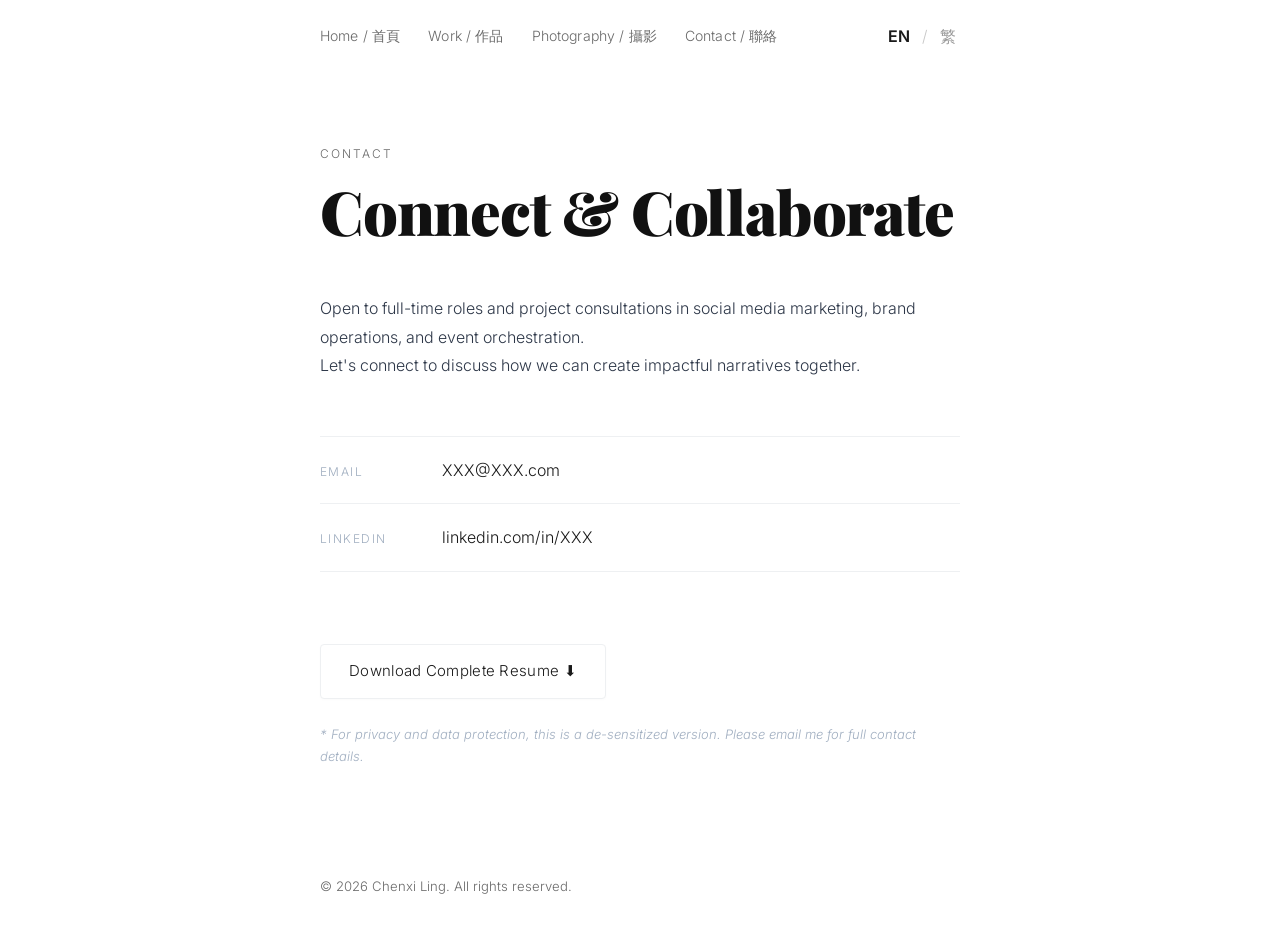
==== contact.html @ 310c2d52 "Initial commit" ====
<!DOCTYPE html>
<html lang="en">
<head>
  <meta charset="UTF-8">
  <meta name="viewport" content="width=device-width, initial-scale=1.0">
  <title>Contact | XXX</title>
  <link rel="stylesheet" href="style.css">
</head>
<body>
  <header class="site-header">
    <div class="header-inner">
      <nav class="nav" aria-label="Primary">
        <a href="index.html">Home / 首頁</a>
        <a href="work.html">Work / 作品</a>
        <a href="photography.html">Photography / 攝影</a>
        <a href="contact.html">Contact / 聯絡</a>
      </nav>
      <div class="lang-switch" role="group" aria-label="Language">
        <button class="lang-btn is-active" type="button" data-set-lang="en">EN</button>
        <span class="lang-divider" aria-hidden="true">/</span>
        <button class="lang-btn" type="button" data-set-lang="zh">繁</button>
      </div>
    </div>
  </header>

  <main class="page">
    <p class="kicker">Contact</p>
    <h1>
      <span class="lang-en">Connect &amp; Collaborate</span>
      <span class="lang-zh">聯絡與合作</span>
    </h1>

    <section class="contact-section">
      <p class="contact-intro">
        <span class="lang-en">
          Open to full-time roles and project consultations in social media marketing, brand operations, and event orchestration.<br>
          Let's connect to discuss how we can create impactful narratives together.
        </span>
        <span class="lang-zh">
          目前積極尋求社交媒體運營、品牌策劃、活動統籌等全職機會。<br>
          不論是完整的職涯聊聊，或是品牌專案合作，皆歡迎隨時與我聯繫。
        </span>
      </p>

      <ul class="contact-list">
        <li>
          <span class="contact-label">Email</span>
          <a href="mailto:XXX@XXX.com">XXX@XXX.com</a>
        </li>
        <li>
          <span class="contact-label">LinkedIn</span>
          <a href="https://linkedin.com/in/XXX" target="_blank" rel="noopener">linkedin.com/in/XXX</a>
        </li>
      </ul>

      <div class="cv-download">
        <a class="cv-download-btn" href="files/resume.pdf" download>
          <span class="lang-en">Download Complete Resume ⬇</span>
          <span class="lang-zh">下載完整 PDF 履歷 ⬇</span>
        </a>
        <p class="cv-note">
          <span class="lang-en">* For privacy and data protection, this is a de-sensitized version. Please email me for full contact details.</span>
          <span class="lang-zh">※ 為保護個人資安與前東家專案隱私，此檔案為去敏感化版本。如需完整聯絡電話，歡迎來信索取。</span>
        </p>
      </div>
    </section>
  </main>

  <footer class="site-footer">
    <p>© 2026 Chenxi Ling. All rights reserved.</p>
  </footer>

  <script src="script.js"></script>
</body>
</html>
---- style.css ----
@import url('https://fonts.googleapis.com/css2?family=Playfair+Display:wght@400;700;900&family=Inter:wght@300;400;500;600&display=swap');
:root {
  --paper: #ffffff;
  --ink: #1a1a1a;
  --muted: #6a6a6a;
  --line: #ececec;
  --nav: 72px;
  --max: 720px;
}

*,
*::before,
*::after {
  box-sizing: border-box;
}

html {
  scroll-behavior: smooth;
}

body {
  margin: 0;
  min-height: 100vh;
  display: flex;
  flex-direction: column;
  font-family: 'Inter', 'Helvetica Neue', Helvetica, Arial, sans-serif;
  font-weight: 300;
  color: var(--ink);
  background: var(--paper);
  line-height: 1.65;
}

img {
  max-width: 100%;
  display: block;
}

a {
  color: inherit;
  text-decoration: none;
}

button,
input,
textarea {
  font: inherit;
  color: inherit;
}

.site-header {
  position: fixed;
  top: 0;
  left: 0;
  right: 0;
  z-index: 20;
  background: var(--paper);
}

.header-inner {
  display: flex;
  align-items: center;
  justify-content: space-between;
  gap: 24px;
  height: var(--nav);
  width: min(100%, var(--max));
  margin: 0 auto;
  padding: 0 40px;
}

.nav {
  display: flex;
  flex-wrap: wrap;
  gap: 28px;
}

.nav a {
  font-size: 0.88rem;
  letter-spacing: 0.01em;
  color: var(--muted);
}

.nav a:hover,
.nav a.is-active {
  color: var(--ink);
}

.lang-switch {
  display: flex;
  align-items: center;
  gap: 8px;
  flex-shrink: 0;
}

.lang-btn {
  padding: 0;
  border: 0;
  background: transparent;
  color: var(--muted);
  cursor: pointer;
  font-size: 0.88rem;
}

.lang-btn.is-active,
.lang-btn:hover {
  color: var(--ink);
}

.lang-divider {
  color: #c8c8c8;
}

.page {
  width: min(100%, var(--max));
  margin: 0 auto;
  padding: calc(var(--nav) + 72px) 40px 96px;
  flex: 1;
}

.home {
  display: flex;
  align-items: center;
}

.home-hero {
  max-width: var(--max);
  padding: 48px 0 80px;
}

.home-hero h1 {
  margin: 0 0 28px;
  font-size: clamp(3.4rem, 8vw, 5.6rem);
  font-weight: 500;
  letter-spacing: -0.04em;
  line-height: 1;
}

.tagline-en,
.tagline-zh,
.hashtag,
.bio {
  margin: 0;
}

.tagline-en {
  font-size: 1rem;
  color: var(--muted);
}

.tagline-zh {
  margin-top: 8px;
  font-size: 0.95rem;
  color: var(--muted);
}

.hashtag {
  margin: 36px 0;
  font-size: 0.92rem;
  color: var(--ink);
}

.bio {
  max-width: 38rem;
  margin-bottom: 48px;
  color: var(--ink);
  font-size: 0.98rem;
}

.home-actions {
  display: flex;
  flex-wrap: wrap;
  gap: 12px;
}

.btn {
  display: inline-flex;
  align-items: center;
  justify-content: center;
  width: fit-content;
  padding: 10px 16px;
  border: 1px solid var(--ink);
  background: transparent;
  color: var(--ink);
  cursor: pointer;
  font-size: 0.88rem;
}

.btn:hover {
  background: var(--ink);
  color: var(--paper);
}

.kicker {
  margin: 0 0 12px;
  font-size: 0.75rem;
  letter-spacing: 0.16em;
  text-transform: uppercase;
  color: var(--muted);
}

h1,
h2 {
  font-weight: 500;
  letter-spacing: -0.03em;
}

h1 {
  font-family: 'Playfair Display', 'Times New Roman', serif;
  font-size: clamp(2.8rem, 6vw, 3.8rem);
  font-weight: 900;
  line-height: 1.15;
  letter-spacing: -0.02em;
  margin: 0 0 24px;
  color: #111111;
}

h2 {
  margin: 0 0 16px;
  font-size: 1.4rem;
}

.lede {
  font-family: 'Inter', sans-serif;
  font-size: 1rem;
  font-weight: 300;
  line-height: 1.8;
  max-width: 38rem;
  color: #4a5568;
}

.section {
  padding: 56px 0 0;
}

.grid-2 {
  display: grid;
  grid-template-columns: 1fr 1.1fr;
  gap: 48px;
}

.work-list,
.photo-grid {
  display: grid;
  gap: 20px;
}

.work-list {
  grid-template-columns: 1fr 1fr;
}

.card,
.photo-card {
  display: block;
  overflow: hidden;
  background: #f7f7f7;
}

.card img,
.photo-card img {
  width: 100%;
  aspect-ratio: 4 / 3;
  object-fit: cover;
  filter: grayscale(20%);
  transition: transform 0.45s ease, filter 0.45s ease;
}

.card:hover img,
.photo-card:hover img {
  transform: scale(1.02);
  filter: grayscale(0%);
}

.card-body {
  padding: 16px 4px 8px;
}

.card-body h3 {
  margin: 0 0 4px;
  font-size: 1rem;
  font-weight: 500;
}

.card-body p,
.meta {
  margin: 0;
  color: var(--muted);
  font-size: 0.9rem;
}

.photo-grid {
  grid-template-columns: repeat(3, 1fr);
}

.photo-card {
  border: 0;
  padding: 0;
  cursor: zoom-in;
  text-align: left;
}

.contact-form {
  display: grid;
  gap: 16px;
  max-width: 520px;
}

label span {
  display: block;
  margin-bottom: 6px;
  font-size: 0.86rem;
  color: var(--muted);
}

input,
textarea {
  width: 100%;
  padding: 12px 14px;
  border: 1px solid var(--line);
  background: var(--paper);
  outline: none;
}

input:focus,
textarea:focus {
  border-color: var(--ink);
}

textarea {
  min-height: 140px;
  resize: vertical;
}

.form-status {
  min-height: 1.4em;
  margin: 0;
  color: var(--muted);
}

.site-footer {
  width: min(100%, var(--max));
  margin: 0 auto;
  padding: 0 40px 40px;
  color: var(--muted);
  font-size: 0.82rem;
}

.lightbox {
  position: fixed;
  inset: 0;
  display: none;
  place-items: center;
  padding: 32px;
  background: rgba(26, 26, 26, 0.88);
  z-index: 40;
}

.lightbox.is-open {
  display: grid;
}

.lightbox img {
  max-width: min(92vw, 1100px);
  max-height: 86vh;
  object-fit: contain;
}

@media (max-width: 760px) {
  .header-inner,
  .page,
  .site-footer {
    padding-left: 20px;
    padding-right: 20px;
  }

  .header-inner {
    height: auto;
    min-height: var(--nav);
    padding-top: 18px;
    padding-bottom: 18px;
  }

  .nav {
    gap: 16px 20px;
  }

  .grid-2,
  .work-list,
  .photo-grid {
    grid-template-columns: 1fr;
  }
}
/* 语言切换：默认显示英文，隐藏中文 */
.lang-zh { display: none; }
.lang-en { display: inline; }

/* 当 html lang="zh-Hant" 时，显示中文，隐藏英文 */
html[lang="zh-Hant"] .lang-zh { display: inline; }
html[lang="zh-Hant"] .lang-en { display: none; }

/* 语言切换按钮高亮 */
.lang-btn.is-active {
  color: #1a1a1a;
  font-weight: 600;
}
.lang-btn {
  color: #999;
  background: none;
  border: none;
  cursor: pointer;
  font: inherit;
  padding: 0 4px;
}
/* ============================================
   Project Card — Cover + Expandable Details
   ============================================ */

   .project-card {
    background: #ffffff;
    border: 1px solid #eef0f2;
    border-radius: 4px;
    box-shadow: 0 1px 3px rgba(0, 0, 0, 0.02);
    padding: 0;
    margin-bottom: 72px;
    overflow: hidden;
    transition: transform 0.35s ease, box-shadow 0.35s ease, border-color 0.35s ease;
  }
  
  .project-card:last-child {
    margin-bottom: 0;
  }
  
  .project-card:hover {
    transform: translateY(-4px);
    border-color: #e0e4e8;
    box-shadow: 0 8px 24px rgba(0, 0, 0, 0.06);
  }
  
  /* 封面區 */
  .project-cover {
    cursor: pointer;
    position: relative;
  }
  
  .project-cover img {
    width: 100%;
    height: auto;
    display: block;
    aspect-ratio: 16 / 9;
    object-fit: cover;
  }
  
  .project-header {
    padding: 40px 56px 32px;
    position: relative;
  }
  
  .project-header .kicker {
    font-size: 13px;
    color: #8a9a8a;
    letter-spacing: 0.08em;
    text-transform: uppercase;
    margin: 0 0 16px;
  }
  
  .project-header h3 {
    color: #111111;
    font-size: 26px;
    font-weight: 600;
    letter-spacing: -0.01em;
    line-height: 1.4;
    margin: 0 0 12px;
    transition: color 0.25s ease;
  }
  
  .project-card:hover .project-header h3 {
    color: #4a5568;
  }
  
  .project-header h4 {
    color: #718096;
    font-style: italic;
    font-weight: 400;
    font-size: 16px;
    line-height: 1.6;
    margin: 0;
    padding-bottom: 20px;
    border-bottom: 1px solid #eef0f2;
  }
  
  /* 展開指示 + */
  .project-toggle {
    position: absolute;
    top: 40px;
    right: 56px;
    font-size: 28px;
    color: #a0aec0;
    font-weight: 300;
    line-height: 1;
    transition: transform 0.3s ease, color 0.3s ease;
  }
  
  .project-card.is-open .project-toggle {
    transform: rotate(45deg);
    color: #1a1a1a;
  }
  
  /* 詳情區：預設隱藏 */
  .project-details {
    display: none;
    padding: 0 56px 56px;
  }
  
  .project-card.is-open .project-details {
    display: block;
    animation: fadeIn 0.4s ease;
  }
  
  @keyframes fadeIn {
    from { opacity: 0; transform: translateY(-8px); }
    to { opacity: 1; transform: translateY(0); }
  }
  
  .project-details .meta {
    color: #a0aec0;
    font-size: 14px;
    letter-spacing: 0.02em;
    margin: 0 0 28px;
  }
  
  .project-details p {
    color: #2d3748;
    font-size: 16px;
    line-height: 1.85;
    margin: 0 0 24px;
  }
  
  .project-details p:last-child {
    margin-bottom: 0;
  }
  
  .project-details strong {
    font-weight: 600;
    background-image: linear-gradient(180deg, rgba(255, 255, 255, 0) 65%, #f7e1a0 65%);
    background-repeat: no-repeat;
    background-size: 100% 100%;
    padding: 0 2px;
  }
  
  /* 手機版 */
  @media (max-width: 768px) {
    .project-header {
      padding: 28px 24px 24px;
    }
    .project-toggle {
      top: 28px;
      right: 24px;
    }
    .project-header h3 {
      font-size: 20px;
    }
    .project-header h4 {
      font-size: 14px;
      padding-bottom: 16px;
    }
    .project-details {
      padding: 0 24px 40px;
    }
    .project-details p {
      font-size: 15px;
      line-height: 1.75;
    }
  }
  /* ============================================
   Photography — Curator's Note & Albums
   ============================================ */

/* 美學理念 */
.curators-note {
  margin: 48px 0 72px;
  padding-bottom: 48px;
  border-bottom: 1px solid #eef0f2;
}

.curators-note p {
  margin: 0 0 24px;
  font-size: 16px;
  line-height: 1.8;
  color: #2d3748;
}

.curators-note p:last-child {
  margin-bottom: 0;
}

.note-zh {
  color: #1a1a1a;
}

.note-en {
  color: #718096;
  font-style: italic;
}

/* 螢光筆底線效果 */
.curators-note strong {
  font-weight: 600;
  background-image: linear-gradient(180deg, rgba(255, 255, 255, 0) 65%, #f7e1a0 65%);
  background-repeat: no-repeat;
  background-size: 100% 100%;
  padding: 0 2px;
}

/* 相簿索引 */
.album-index {
  display: flex;
  flex-direction: column;
  margin-bottom: 96px;
}

.album-link {
  display: flex;
  align-items: baseline;
  gap: 24px;
  padding: 24px 0;
  border-bottom: 1px solid #eef0f2;
  text-decoration: none;
  transition: padding-left 0.3s ease, border-color 0.3s ease;
}

.album-link:hover {
  padding-left: 12px;
  border-color: #d0d4d8;
}

.album-num {
  font-size: 13px;
  color: #a0aec0;
  letter-spacing: 0.08em;
  flex-shrink: 0;
}

.album-title {
  font-size: 18px;
  color: #1a1a1a;
  font-weight: 500;
  letter-spacing: -0.01em;
  transition: color 0.3s ease;
}

.album-link:hover .album-title {
  color: #4a5568;
}

/* 相簿區塊 */
.photo-album {
  margin-bottom: 120px;
}

.photo-album:last-child {
  margin-bottom: 0;
}

.album-heading {
  font-size: 22px;
  font-weight: 600;
  color: #111111;
  letter-spacing: -0.01em;
  margin: 0 0 32px;
  padding-bottom: 16px;
  border-bottom: 1px solid #eef0f2;
}

/* 照片網格 */
.photo-grid {
  display: grid;
  grid-template-columns: repeat(3, 1fr);
  gap: 16px;
}

.photo-grid img {
  width: 100%;
  height: auto;
  display: block;
  border-radius: 2px;
  transition: transform 0.45s ease, filter 0.45s ease;
}

.photo-grid img:hover {
  transform: scale(1.02);
}

/* 手機版 */
@media (max-width: 768px) {
  .curators-note {
    margin: 32px 0 48px;
    padding-bottom: 32px;
  }
  .curators-note p {
    font-size: 15px;
    line-height: 1.75;
  }
  .album-link {
    gap: 16px;
    padding: 20px 0;
  }
  .album-title {
    font-size: 16px;
  }
  .photo-album {
    margin-bottom: 80px;
  }
  .album-heading {
    font-size: 18px;
    margin-bottom: 24px;
  }
  .photo-grid {
    grid-template-columns: 1fr 1fr;
  }
}

@media (max-width: 480px) {
  .photo-grid {
    grid-template-columns: 1fr;
  }
}
/* ============================================
   Photo Lightbox
   ============================================ */

/* 縮圖按鈕 */
.photo-item {
  border: 0;
  padding: 0;
  background: none;
  cursor: zoom-in;
  display: block;
  width: 100%;
}

.photo-item img {
  width: 100%;
  height: auto;
  display: block;
  border-radius: 2px;
  transition: transform 0.45s ease, filter 0.45s ease;
}

.photo-item:hover img {
  transform: scale(1.02);
  filter: brightness(0.95);
}

/* Lightbox 全屏層 */
.lightbox {
  position: fixed;
  inset: 0;
  display: none;
  place-items: center;
  padding: 48px;
  background: rgba(26, 26, 26, 0.92);
  z-index: 100;
  opacity: 0;
  transition: opacity 0.35s ease;
}

.lightbox.is-open {
  display: grid;
  opacity: 1;
}

.lightbox-content {
  margin: 0;
  max-width: min(92vw, 1200px);
  max-height: 90vh;
  display: flex;
  flex-direction: column;
  align-items: center;
}

.lightbox-content img {
  max-width: 100%;
  max-height: 80vh;
  object-fit: contain;
  display: block;
  border-radius: 2px;
}

.lightbox-content figcaption {
  margin-top: 20px;
  color: #faf9f6;
  font-size: 14px;
  letter-spacing: 0.04em;
  text-align: center;
  font-style: italic;
}

/* 關閉按鈕 */
.lightbox-close {
  position: absolute;
  top: 24px;
  right: 32px;
  width: 44px;
  height: 44px;
  border: 0;
  background: none;
  color: #faf9f6;
  font-size: 32px;
  font-weight: 200;
  line-height: 1;
  cursor: pointer;
  transition: transform 0.3s ease, color 0.3s ease;
}

.lightbox-close:hover {
  transform: rotate(90deg);
  color: #f7e1a0;
}

/* 手機版 */
@media (max-width: 768px) {
  .lightbox {
    padding: 24px;
  }
  .lightbox-close {
    top: 16px;
    right: 16px;
    font-size: 28px;
  }
  .lightbox-content figcaption {
    font-size: 13px;
    margin-top: 16px;
  }
}
/* ============================================
   Contact — Light Magazine Style
   ============================================ */

   .contact-section {
    margin-top: 48px;
  }
  
  .contact-intro {
    margin: 0 0 56px;
    font-size: 16px;
    line-height: 1.8;
    color: #2d3748;
    max-width: 42rem;
  }
  
  /* 聯絡列表 */
  .contact-list {
    list-style: none;
    margin: 0 0 72px;
    padding: 0;
    border-top: 1px solid #eef0f2;
  }
  
  .contact-list li {
    display: flex;
    align-items: baseline;
    gap: 32px;
    padding: 20px 0;
    border-bottom: 1px solid #eef0f2;
  }
  
  .contact-label {
    font-size: 12px;
    color: #a0aec0;
    letter-spacing: 0.12em;
    text-transform: uppercase;
    flex-shrink: 0;
    width: 90px;
  }
  
  .contact-list a {
    color: #1a1a1a;
    font-size: 16px;
    text-decoration: none;
    transition: color 0.25s ease;
  }
  
  .contact-list a:hover {
    color: #8a9a8a;
  }
  
  /* 履歷下載按鈕 */
  .cv-download {
    margin-top: 0;
  }
  
  .cv-download-btn {
    display: inline-flex;
    align-items: center;
    justify-content: center;
    padding: 14px 28px;
    background: #ffffff;
    border: 1px solid #eef0f2;
    border-radius: 4px;
    box-shadow: 0 1px 3px rgba(0, 0, 0, 0.02);
    color: #1a1a1a;
    font-size: 15px;
    letter-spacing: 0.02em;
    text-decoration: none;
    cursor: pointer;
    transition: background 0.3s ease, color 0.3s ease, border-color 0.3s ease, box-shadow 0.3s ease;
  }
  
  .cv-download-btn:hover {
    background: #1a1a1a;
    color: #ffffff;
    border-color: #1a1a1a;
    box-shadow: 0 8px 24px rgba(0, 0, 0, 0.06);
  }
  
  .cv-note {
    margin: 24px 0 0;
    font-size: 13px;
    line-height: 1.7;
    color: #a0aec0;
    max-width: 42rem;
    font-style: italic;
  }
  
  /* 手機版 */
  @media (max-width: 768px) {
    .contact-section {
      margin-top: 32px;
    }
    .contact-intro {
      margin-bottom: 40px;
      font-size: 15px;
    }
    .contact-list li {
      flex-direction: column;
      gap: 8px;
      padding: 16px 0;
    }
    .contact-label {
      width: auto;
      font-size: 11px;
    }
    .contact-list a {
      font-size: 15px;
    }
    .cv-download-btn {
      width: 100%;
      padding: 14px 20px;
      font-size: 14px;
    }
    .cv-note {
      font-size: 12px;
    }
  }
  /* ============================================
   Image Container — Magazine Zoom Effect
   ============================================ */

.image-container {
  overflow: hidden;
  position: relative;
  display: block;
  width: 100%;
}

.image-container img {
  width: 100%;
  height: auto;
  display: block;
  transition: transform 1.2s cubic-bezier(0.16, 1, 0.3, 1),
              filter 1.2s cubic-bezier(0.16, 1, 0.3, 1);
  will-change: transform, filter;
}

.image-container:hover img {
  transform: scale(1.04);
  filter: brightness(0.94);
}
/* ============================================
   Photography — Album Viewer
   ============================================ */

   .photo-album {
    margin-bottom: 120px;
  }
  
  .photo-album:last-child {
    margin-bottom: 0;
  }
  
  .album-heading {
    display: flex;
    align-items: baseline;
    gap: 16px;
    font-size: 22px;
    font-weight: 600;
    color: #111111;
    letter-spacing: -0.01em;
    margin: 0 0 32px;
    padding-bottom: 16px;
    border-bottom: 1px solid #eef0f2;
  }
  
  .album-num {
    font-size: 13px;
    color: #a0aec0;
    letter-spacing: 0.08em;
    font-weight: 400;
  }
  
  /* 主圖 */
  .album-viewer {
    display: flex;
    flex-direction: column;
    gap: 24px;
  }
  
  .album-main {
    position: relative;
    background: #ffffff;
    border: 1px solid #eef0f2;
    border-radius: 4px;
    overflow: hidden;
  }
  
  .album-main-img {
    width: 100%;
    height: auto;
    max-height: 80vh;
    object-fit: contain;
    display: block;
    transition: opacity 0.35s ease;
  }
  
  .album-caption {
    margin: 0;
    padding: 16px 24px;
    font-size: 13px;
    color: #718096;
    font-style: italic;
    letter-spacing: 0.02em;
    border-top: 1px solid #eef0f2;
  }
  
  /* 縮圖條 */
  .album-thumbs {
    display: flex;
    gap: 8px;
    overflow-x: auto;
    padding-bottom: 8px;
    scrollbar-width: thin;
  }
  
  .album-thumbs::-webkit-scrollbar {
    height: 4px;
  }
  
  .album-thumbs::-webkit-scrollbar-thumb {
    background: #eef0f2;
    border-radius: 2px;
  }
  
  .thumb {
    flex-shrink: 0;
    width: 80px;
    height: 80px;
    border: 0;
    padding: 0;
    background: none;
    cursor: pointer;
    overflow: hidden;
    border-radius: 2px;
    opacity: 0.4;
    transition: opacity 0.3s ease, transform 0.3s ease;
  }
  
  .thumb img {
    width: 100%;
    height: 100%;
    object-fit: cover;
    display: block;
  }
  
  .thumb:hover {
    opacity: 0.7;
    transform: translateY(-2px);
  }
  
  .thumb.is-active {
    opacity: 1;
    outline: 2px solid #1a1a1a;
    outline-offset: 0;
  }
  
  /* 手機版 */
  @media (max-width: 768px) {
    .photo-album {
      margin-bottom: 80px;
    }
    .album-heading {
      font-size: 18px;
      margin-bottom: 24px;
      padding-bottom: 12px;
    }
    .album-caption {
      padding: 12px 16px;
      font-size: 12px;
    }
    .thumb {
      width: 64px;
      height: 64px;
    }
  }
  /* ============================================
   Photography — Album Index & Viewer
   ============================================ */

/* 相簿索引（只顯示標題） */
.album-index {
  display: flex;
  flex-direction: column;
  margin-bottom: 0;
}

.album-link {
  display: flex;
  align-items: baseline;
  gap: 24px;
  padding: 32px 0;
  border-bottom: 1px solid #eef0f2;
  text-decoration: none;
  transition: padding-left 0.35s ease, border-color 0.35s ease;
}

.album-link:first-child {
  border-top: 1px solid #eef0f2;
}

.album-link:hover {
  padding-left: 16px;
  border-color: #d0d4d8;
}

.album-num {
  font-size: 13px;
  color: #a0aec0;
  letter-spacing: 0.08em;
  flex-shrink: 0;
}

.album-title {
  font-size: 22px;
  color: #1a1a1a;
  font-weight: 500;
  letter-spacing: -0.01em;
  transition: color 0.3s ease;
}

.album-link:hover .album-title {
  color: #4a5568;
}

/* 相簿區塊 */
.photo-album {
  margin-bottom: 120px;
}

.photo-album:last-child {
  margin-bottom: 0;
}

/* 相簿頂部：返回按鈕 + 標題 */
.album-header {
  display: flex;
  align-items: baseline;
  gap: 32px;
  margin-bottom: 48px;
  padding-bottom: 24px;
  border-bottom: 1px solid #eef0f2;
}

.album-back {
  border: 0;
  background: none;
  padding: 0;
  color: #a0aec0;
  font-size: 13px;
  cursor: pointer;
  font-family: inherit;
  letter-spacing: 0.02em;
  transition: color 0.25s ease;
}

.album-back:hover {
  color: #1a1a1a;
}

.album-heading {
  display: flex;
  align-items: baseline;
  gap: 16px;
  font-size: 22px;
  font-weight: 600;
  color: #111111;
  letter-spacing: -0.01em;
  margin: 0;
}

/* 主圖 */
.album-viewer {
  display: flex;
  flex-direction: column;
  gap: 24px;
}

.album-main {
  position: relative;
  background: #ffffff;
  border: 1px solid #eef0f2;
  border-radius: 4px;
  overflow: hidden;
}

.album-main-img {
  width: 100%;
  height: auto;
  max-height: 80vh;
  object-fit: contain;
  display: block;
}

.album-caption {
  margin: 0;
  padding: 16px 24px;
  font-size: 13px;
  color: #718096;
  font-style: italic;
  letter-spacing: 0.02em;
  border-top: 1px solid #eef0f2;
}

/* 縮圖條 */
.album-thumbs {
  display: flex;
  gap: 8px;
  overflow-x: auto;
  padding-bottom: 8px;
  scrollbar-width: thin;
}

.album-thumbs::-webkit-scrollbar {
  height: 4px;
}

.album-thumbs::-webkit-scrollbar-thumb {
  background: #eef0f2;
  border-radius: 2px;
}

.thumb {
  flex-shrink: 0;
  width: 80px;
  height: 80px;
  border: 0;
  padding: 0;
  background: none;
  cursor: pointer;
  overflow: hidden;
  border-radius: 2px;
  opacity: 0.4;
  transition: opacity 0.3s ease, transform 0.3s ease;
}

.thumb img {
  width: 100%;
  height: 100%;
  object-fit: cover;
  display: block;
}

.thumb:hover {
  opacity: 0.7;
  transform: translateY(-2px);
}

.thumb.is-active {
  opacity: 1;
  outline: 2px solid #1a1a1a;
}

/* 手機版 */
@media (max-width: 768px) {
  .album-link {
    padding: 24px 0;
    gap: 16px;
  }
  .album-title {
    font-size: 18px;
  }
  .album-header {
    flex-direction: column;
    gap: 12px;
    margin-bottom: 32px;
    padding-bottom: 16px;
  }
  .album-heading {
    font-size: 18px;
  }
  .photo-album {
    margin-bottom: 80px;
  }
  .album-caption {
    padding: 12px 16px;
    font-size: 12px;
  }
  .thumb {
    width: 64px;
    height: 64px;
  }
}
/* ============================================
   Photography — Full-width Album Sliders
   ============================================ */

/* 讓 Photography 頁可以超出 720px 限制 */
.page-wide {
  width: 100% !important;
  max-width: 100% !important;
  padding-left: 0 !important;
  padding-right: 0 !important;
}

/* 但標題和引言保持原本寬度 */
.page-wide > .kicker,
.page-wide > h1,
.page-wide > .curators-note {
  width: min(100%, 720px);
  margin-left: auto;
  margin-right: auto;
  padding-left: 40px;
  padding-right: 40px;
}

/* 相簿區塊 */
.album-block {
  margin-top:48px;
  margin-bottom: 120px;
}

.album-block:last-child {
  margin-bottom: 80px;
}

.album-heading {
  display: flex;
  align-items: baseline;
  gap: 16px;
  font-size: 22px;
  font-weight: 600;
  color: #111111;
  letter-spacing: -0.01em;
  margin: 0 0 24px;
  padding: 0 40px 16px;
  max-width: 720px;
  margin-left: auto;
  margin-right: auto;
}

.album-num {
  font-size: 13px;
  color: #a0aec0;
  letter-spacing: 0.08em;
  font-weight: 400;
}

/* 橫向無縫滑塊 */
.album-slider {
  display: flex;
  flex-direction: row;
  height: 380px;
  overflow-x: auto;
  overflow-y: hidden;
  gap: 0;
  padding: 0;
  margin: 0;
  scroll-behavior: smooth;
  -webkit-overflow-scrolling: touch;
  cursor: grab;
  scrollbar-width: none;
  -ms-overflow-style: none;
}

.album-slider::-webkit-scrollbar {
  display: none;
}

.album-slider:active {
  cursor: grabbing;
}

/* 單張圖片容器 */
.slide {
  flex-shrink: 0;
  height: 100%;
  overflow: hidden;
  margin: 0;
  padding: 0;
  position: relative;
}

/* 圖片本身 */
.slide img {
  height: 100%;
  width: auto;
  object-fit: contain;
  display: block;
  transition: transform 1.2s cubic-bezier(0.16, 1, 0.3, 1),
              filter 1.2s cubic-bezier(0.16, 1, 0.3, 1);
  will-change: transform, filter;
}

.slide:hover img {
  transform: scale(1.04);
  filter: brightness(0.94);
}

/* 手機版 */
@media (max-width: 768px) {
  .page-wide > .kicker,
  .page-wide > h1,
  .page-wide > .curators-note {
    padding-left: 20px;
    padding-right: 20px;
  }
  .album-heading {
    padding: 0 20px 12px;
    font-size: 18px;
    margin-bottom: 20px;
  }
  .album-block {
    margin-top: 80px;
    margin-bottom: 80px;
  }
  .album-slider {
    height: 260px;
  }
}
/* ============================================
   Lightbox
   ============================================ */

   .lightbox {
    position: fixed;
    inset: 0;
    display: none;
    place-items: center;
    padding: 48px;
    background: rgba(26, 26, 26, 0.92);
    z-index: 100;
    opacity: 0;
    transition: opacity 0.35s ease;
  }
  
  .lightbox.is-open {
    display: grid;
    opacity: 1;
  }
  
  .lightbox-content {
    margin: 0;
    max-width: min(92vw, 1200px);
    max-height: 90vh;
    display: flex;
    flex-direction: column;
    align-items: center;
  }
  
  .lightbox-content img {
    max-width: 100%;
    max-height: 80vh;
    object-fit: contain;
    display: block;
    border-radius: 2px;
  }
  
  .lightbox-content figcaption {
    margin-top: 20px;
    color: #faf9f6;
    font-size: 14px;
    letter-spacing: 0.04em;
    text-align: center;
    font-style: italic;
  }
  
  .lightbox-close {
    position: absolute;
    top: 24px;
    right: 32px;
    width: 44px;
    height: 44px;
    border: 0;
    background: none;
    color: #faf9f6;
    font-size: 32px;
    font-weight: 200;
    line-height: 1;
    cursor: pointer;
    transition: transform 0.3s ease, color 0.3s ease;
  }
  
  .lightbox-close:hover {
    transform: rotate(90deg);
    color: #f7e1a0;
  }
  
  /* 讓滑塊內的圖片顯示可點擊 */
  .lightbox-trigger {
    cursor: zoom-in;
  }
  
  /* 手機版 */
  @media (max-width: 768px) {
    .lightbox {
      padding: 24px;
    }
    .lightbox-close {
      top: 16px;
      right: 16px;
      font-size: 28px;
    }
    .lightbox-content figcaption {
      font-size: 13px;
      margin-top: 16px;
    }
  }
  /* 禁止圖片拖拽與選取 */
.slide img,
.lightbox-content img {
  -webkit-user-drag: none;
  -khtml-user-drag: none;
  -moz-user-drag: none;
  -o-user-drag: none;
  user-select: none;
  -webkit-user-select: none;
  -moz-user-select: none;
  -ms-user-select: none;
  pointer-events: auto;
}
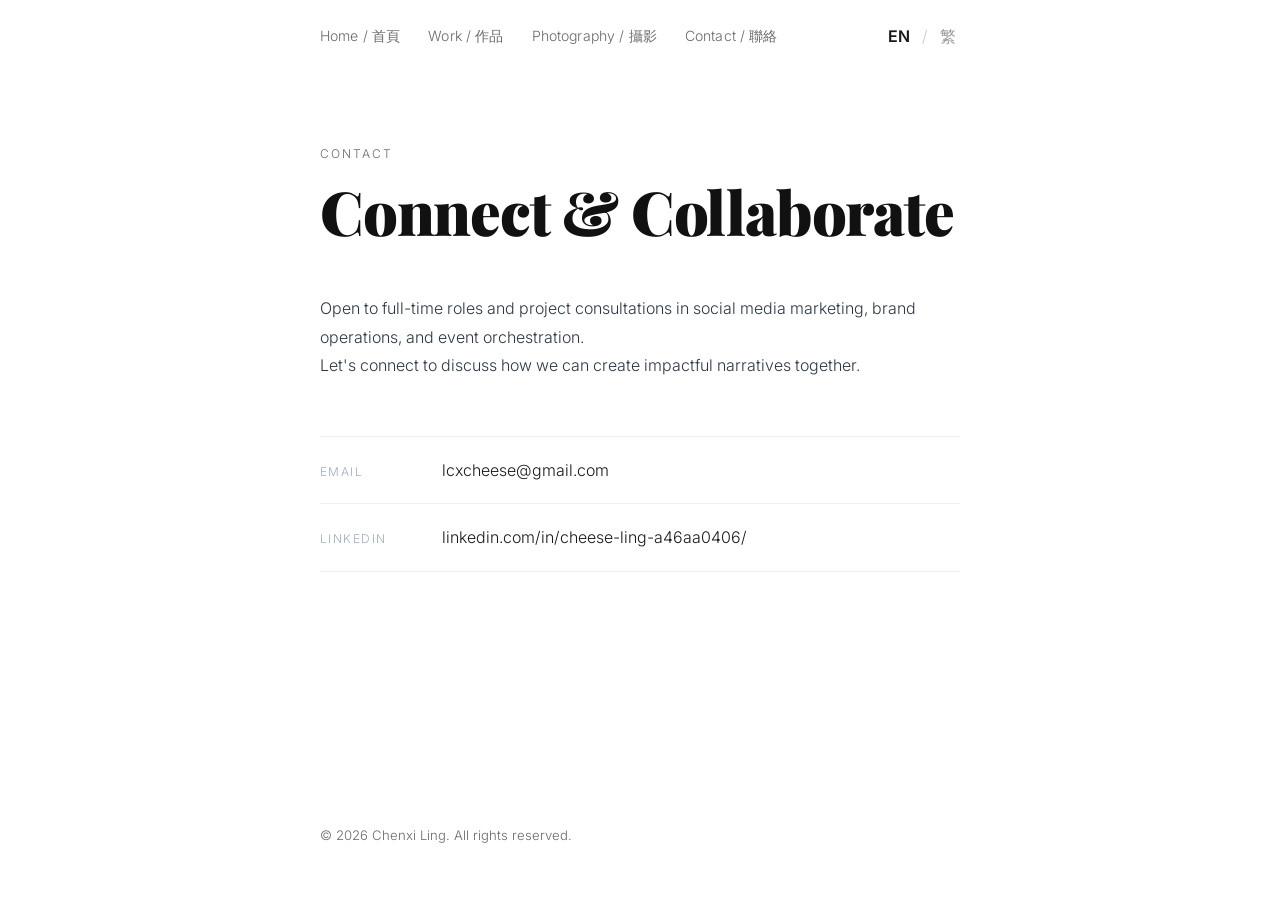
==== commit 10b4f16c: "Update contact information and remove CV section" ====
--- a/contact.html
+++ b/contact.html
@@ -45,24 +45,13 @@
       <ul class="contact-list">
         <li>
           <span class="contact-label">Email</span>
-          <a href="mailto:XXX@XXX.com">XXX@XXX.com</a>
+          <a href="mailto:lcxcheese@gmail.com">lcxcheese@gmail.com</a>
         </li>
         <li>
           <span class="contact-label">LinkedIn</span>
-          <a href="https://linkedin.com/in/XXX" target="_blank" rel="noopener">linkedin.com/in/XXX</a>
+          <a href="https://linkedin.com/in/cheese-ling-a46aa0406/" target="_blank" rel="noopener">linkedin.com/in/cheese-ling-a46aa0406/</a>
         </li>
       </ul>
-
-      <div class="cv-download">
-        <a class="cv-download-btn" href="files/resume.pdf" download>
-          <span class="lang-en">Download Complete Resume ⬇</span>
-          <span class="lang-zh">下載完整 PDF 履歷 ⬇</span>
-        </a>
-        <p class="cv-note">
-          <span class="lang-en">* For privacy and data protection, this is a de-sensitized version. Please email me for full contact details.</span>
-          <span class="lang-zh">※ 為保護個人資安與前東家專案隱私，此檔案為去敏感化版本。如需完整聯絡電話，歡迎來信索取。</span>
-        </p>
-      </div>
     </section>
   </main>
 
@@ -72,4 +61,4 @@
 
   <script src="script.js"></script>
 </body>
-</html>+</html>
--- a/style.css
+++ b/style.css
@@ -1544,4 +1544,289 @@
   -ms-user-select: none;
   pointer-events: auto;
 }
-  +@media (max-width: 768px) {
+  /* 縮小文字 */
+  h1 {
+    font-size: 1.8rem !important;
+    font-weight: 700 !important;
+    margin-bottom: 16px !important;
+  }
+
+  .page-wide > .kicker {
+    font-size: 0.65rem !important;
+    margin-bottom: 8px !important;
+  }
+
+  .album-heading {
+    font-size: 0.95rem !important;
+    gap: 8px !important;
+  }
+
+  .album-num {
+    font-size: 0.7rem !important;
+  }
+
+  .album-meta {
+    margin-top: 12px !important;
+  }
+
+  .album-block {
+    margin-bottom: 40px !important;
+  }
+
+  /* 滑塊高度：由圖片自己撐開 */
+  .gallery-slider {
+    height: auto !important;
+    min-height: 0 !important;
+    align-items: flex-start;
+    -webkit-overflow-scrolling: touch;
+  }
+
+  /* 圖片：不裁切、按原比例 */
+  .slide {
+    width: auto !important;
+    height: auto !important;
+    flex-shrink: 0;
+  }
+
+  .slide img {
+    width: auto !important;
+    height: 45vh !important;
+    max-height: 380px !important;
+    object-fit: contain !important;
+    display: block;
+  }
+}
+@media (max-width: 768px) {
+  /* 縮小文字 */
+  h1 {
+    font-size: 1.8rem !important;
+    font-weight: 700 !important;
+    margin-bottom: 16px !important;
+  }
+
+  .page-wide > .kicker {
+    font-size: 0.65rem !important;
+    margin-bottom: 8px !important;
+  }
+
+  .album-heading {
+    font-size: 0.95rem !important;
+    gap: 8px !important;
+  }
+
+  .album-num {
+    font-size: 0.7rem !important;
+  }
+
+  .album-meta {
+    margin-top: 12px !important;
+  }
+
+  .album-block {
+    margin-bottom: 40px !important;
+  }
+
+  /* 滑塊高度：由圖片自己撐開 */
+  .gallery-slider {
+    height: auto !important;
+    min-height: 0 !important;
+    align-items: flex-start;
+    -webkit-overflow-scrolling: touch;
+  }
+
+  /* 圖片：不裁切、按原比例 */
+  .slide {
+    width: auto !important;
+    height: auto !important;
+    flex-shrink: 0;
+  }
+
+  .slide img {
+    width: auto !important;
+    height: 45vh !important;
+    max-height: 380px !important;
+    object-fit: contain !important;
+    display: block;
+  }
+}
+/* ============================================
+   Photography — Desktop & Mobile
+   ============================================ */
+
+/* 預設：桌面端顯示滑塊，隱藏手機封面 */
+.mobile-cover {
+  display: none;
+}
+
+/* 手機端相簿全屏層（預設隱藏） */
+.mobile-album {
+  display: none;
+}
+
+/* 桌面端滑塊 */
+.gallery-slider {
+  display: flex;
+  flex-direction: row;
+  height: 52vh;
+  min-height: 320px;
+  overflow-x: auto;
+  overflow-y: hidden;
+  gap: 0;
+  padding: 0;
+  margin: 0;
+  scrollbar-width: none;
+  -ms-overflow-style: none;
+}
+
+.gallery-slider::-webkit-scrollbar {
+  display: none;
+}
+
+.slide {
+  flex-shrink: 0;
+  height: 100%;
+  overflow: hidden;
+  margin: 0;
+  padding: 0;
+}
+
+.slide img {
+  height: 100%;
+  width: auto;
+  object-fit: contain;
+  display: block;
+  cursor: zoom-in;
+  transition: transform 1.2s cubic-bezier(0.16, 1, 0.3, 1),
+              filter 1.2s cubic-bezier(0.16, 1, 0.3, 1);
+}
+
+.slide:hover img {
+  transform: scale(1.04);
+  filter: brightness(0.94);
+}
+
+/* 手機端：切換成封面圖模式 */
+@media (max-width: 768px) {
+  /* 隱藏桌面端滑塊 */
+  .desktop-only {
+    display: none !important;
+  }
+
+  /* 顯示手機端封面 */
+  .mobile-cover {
+    display: block;
+    position: relative;
+    cursor: pointer;
+    overflow: hidden;
+    border-radius: 4px;
+  }
+
+  .mobile-cover img {
+    width: 100%;
+    height: auto;
+    display: block;
+    transition: transform 1.2s cubic-bezier(0.16, 1, 0.3, 1),
+                filter 1.2s cubic-bezier(0.16, 1, 0.3, 1);
+  }
+
+  .mobile-cover:active img {
+    transform: scale(1.02);
+    filter: brightness(0.94);
+  }
+
+  .mobile-cover-label {
+    position: absolute;
+    bottom: 16px;
+    left: 16px;
+    padding: 6px 12px;
+    background: rgba(255, 255, 255, 0.92);
+    color: #1a1a1a;
+    font-size: 12px;
+    letter-spacing: 0.04em;
+    border-radius: 2px;
+  }
+
+  /* 手機端全屏相簿 */
+  .mobile-album {
+    display: none;
+    position: fixed;
+    inset: 0;
+    background: #faf9f6;
+    z-index: 90;
+    flex-direction: column;
+    overflow-y: auto;
+  }
+
+  .mobile-album.is-open {
+    display: flex;
+  }
+
+  .mobile-album-close {
+    position: sticky;
+    top: 0;
+    align-self: flex-start;
+    margin: 16px 20px;
+    padding: 8px 16px;
+    background: #ffffff;
+    border: 1px solid #eef0f2;
+    border-radius: 4px;
+    font-size: 13px;
+    color: #6a6a6a;
+    cursor: pointer;
+    font-family: inherit;
+    z-index: 2;
+  }
+
+  .mobile-album-slider {
+    display: flex;
+    flex-direction: column;
+    gap: 12px;
+    padding: 0 20px 40px;
+  }
+
+  .mobile-album-slider img {
+    width: 100%;
+    height: auto;
+    display: block;
+    border-radius: 2px;
+    cursor: zoom-in;
+  }
+}
+/* 頁面頂部留出導航欄高度 */
+.gallery-page {
+  padding-top: calc(var(--nav) + 40px);
+}
+
+/* 手機端也留出 */
+@media (max-width: 768px) {
+  .gallery-page {
+    padding-top: calc(var(--nav) + 20px);
+  }
+}
+/* 文字區塊居中（限制寬度） */
+.page-intro,
+.album-heading,
+.curators-note {
+  max-width: 720px;
+  margin-left: auto;
+  margin-right: auto;
+  padding-left: 40px;
+  padding-right: 40px;
+}
+
+/* 相簿標題本來就有 padding，統一 */
+.album-heading {
+  padding-left: 40px;
+  padding-right: 40px;
+}
+
+/* 手機端 */
+@media (max-width: 768px) {
+  .page-intro,
+  .album-heading,
+  .curators-note {
+    padding-left: 20px;
+    padding-right: 20px;
+  }
+}
